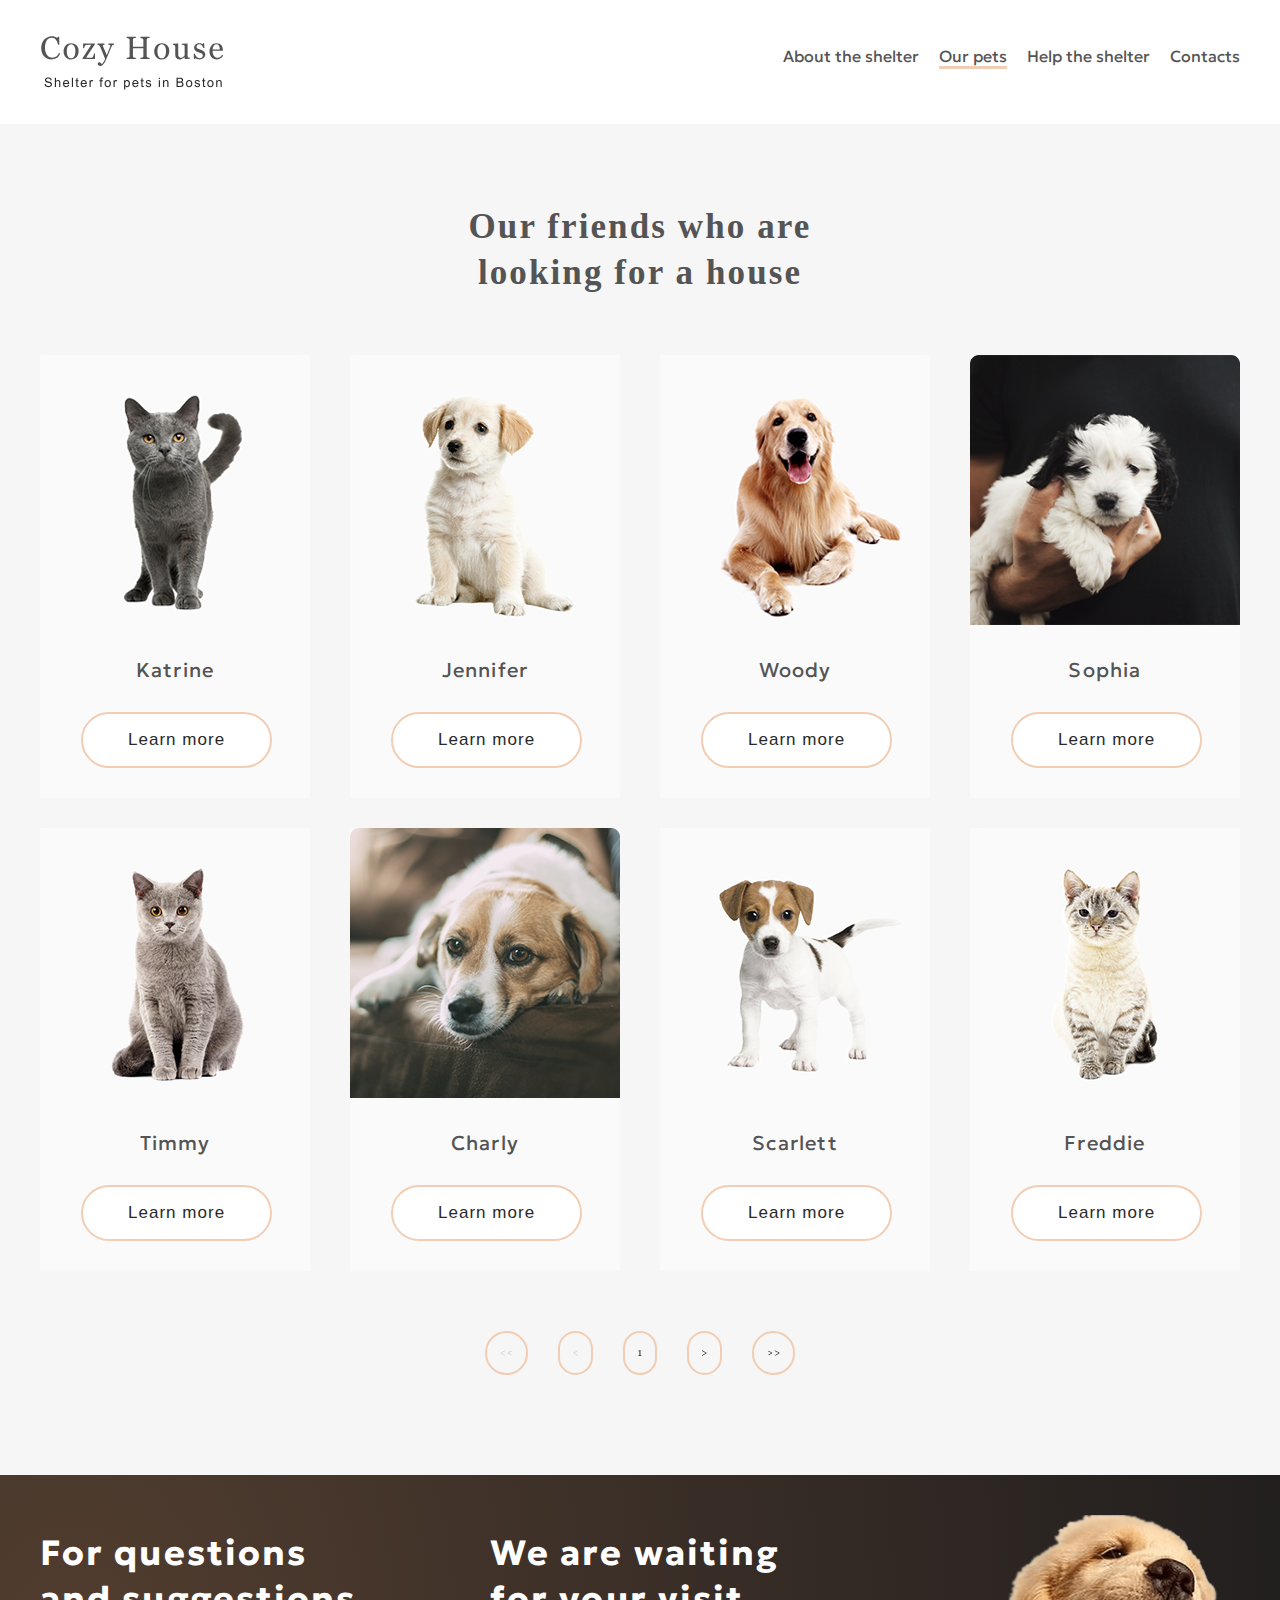
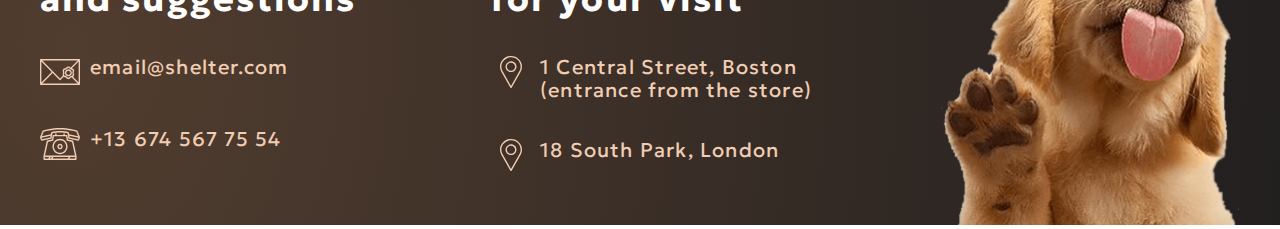
==== shelter/our-pets.html @ de1de832 "feah: new page" ====
<!DOCTYPE html>
<html lang="en">
<head>
    <meta charset="UTF-8">
    <meta name="viewport" content="width=device-width, initial-scale=1.0">
    <title>Our-pets</title>
    <link href="https://fonts.googleapis.com/css2?family=Geologica&family=Noto+Serif+Georgian:wght@400;700&display=swap" rel="stylesheet">
    <link rel="stylesheet" href="./css/our-pets.css">
</head>
<body>
    <header class="header">
        <div class="container">
            <div class="wrapper">
                <div class="header_wrapper">
                    <a href=""><img class="logo" src="./img/our-pets/Logo-our-pets.svg" alt="logo"></a>
                    <nav>
                        <ul>
                            <li><a class="" href="#">About the shelter</a></li>
                            <li><a class="active" href="#">Our pets</a></li>
                            <li><a class="" href="#">Help the shelter</a></li>
                            <li><a class="" href="#">Contacts</a></li>
                        </ul>
                    </nav>
                </div>
            </div>
        </div>
    </header>
    <section class="Our-friends">
        <div class="container">
            <div class="wrapper">
                <h2 class="our-friends-title">Our friends who
                    are looking for a house
                </h2>
                <div class="Our-friends-cards">
                    <div class="Our-friends-card" id="friends-card-1">
                        <img class="pets-katrine" src="./img/pets-katrine.png" alt="pets-katrine">
                        <p class="Our-friends-name">Katrine</p>
                        <button class="card-button">Learn more</button>
                    </div>
                    <div class="Our-friends-card" id="friends-card-2">
                        <img class="pets-jennifer" src="./img/pets-jennifer.png" alt="pets-jennifer">
                        <p class="Our-friends-name">Jennifer</p>
                        <button class="card-button">Learn more</button>
                    </div>
                    <div class="Our-friends-card" id="friends-card-3">
                        <img class="pets-woody" src="./img/pets-woody.png" alt="pets-woody">
                        <p class="Our-friends-name">Woody</p>
                        <button class="card-button">Learn more</button>
                    </div>
                    <div class="Our-friends-card" id="friends-card-1">
                        <img class="pets-katrine" src="./img/pets-sophia.png" alt="pets-sophia">
                        <p class="Our-friends-name">Sophia</p>
                        <button class="card-button">Learn more</button>
                    </div>
                    <div class="Our-friends-card" id="friends-card-1">
                        <img class="pets-katrine" src="./img/pets-timmy.png" alt="pets-timmy">
                        <p class="Our-friends-name">Timmy</p>
                        <button class="card-button">Learn more</button>
                    </div>
                    <div class="Our-friends-card" id="friends-card-1">
                        <img class="pets-katrine" src="./img/pets-charly.png" alt="pets-charly">
                        <p class="Our-friends-name">Charly</p>
                        <button class="card-button">Learn more</button>
                    </div>
                    <div class="Our-friends-card" id="friends-card-1">
                        <img class="pets-katrine" src="./img/pets-scarlet.png" alt="pets-scarlet">
                        <p class="Our-friends-name">Scarlett</p>
                        <button class="card-button">Learn more</button>
                    </div>
                    <div class="Our-friends-card" id="friends-card-1">
                        <img class="pets-katrine" src="./img/pets-freddie.png" alt="pets-freddie">
                        <p class="Our-friends-name">Freddie</p>
                        <button class="card-button">Learn more</button>
                    </div>
                </div>
                <div class="block-arrow">
                    <img class="Arrow-left" src="./img/our-pets/left.svg" alt="button_arrow">
                    <img class="Arrow-left" src="./img/our-pets/left-lait.svg" alt="button_arrow">
                    <img class="Arrow-right" src="./img/our-pets/1.svg" alt="button_arrow-1">
                    <img class="Arrow-right" src="./img/our-pets/rigth-lait.svg" alt="button_arrow-1">
                    <img class="Arrow-right" src="./img/our-pets/rigth.svg"alt=button_arrow-1">
                </div>
            </div>
        </div>
    </section>
    <footer class="footer">
        <div class="container">
            <div class="wrapper">
                <div class="footer-blocks">
                    <div class="footer-block">
                        <h2 class="footer-title">For questions and suggestions</h2>
                        <p class="footer-description footer-description-mobile">
                            <img class="icon-footer icon-email" src="./img/footer-icons/icon-email.svg" alt="icon-email">
                            email@shelter.com
                        </p>
                        <p class="footer-description footer-description-mobile" ><img class="icon-footer icon-phone" src="./img/footer-icons/icon-phone.svg" alt="icon-phone">
                            +13 674 567 75 54
                        </p>
                    </div>
                    <div class="footer-block footer-block-desc">
                        <h2 class="footer-title">We are waiting for your visit</h2>
                        <p class="footer-description icon-marker"><img class="icon-footer icon-marker" src="./img/footer-icons/icon-marker.svg" alt="icon-marker">
                            1 Central Street, Boston (entrance from the store)
                        </p>
                        <p class="footer-description"><img class="icon-footer icon-marker" src="./img/footer-icons/icon-marker.svg" alt="icon-marker">
                            18 South Park, London 
                        </p>
                    </div>
                    <div class="footer-block-puppy">
                        <img class="footer-puppy" src="./img/footer-puppy.png" alt="footer-puppy">
                    </div>
                </div>
            </div>
        </div>
    </footer>
</body>
</html>
---- shelter/css/our-pets.css ----
.container {
  width: 1280px;
  margin: auto;
}

.wrapper {
  max-width: 1200px;
  margin: 0 auto;
}

body {
  font-family: "Geologica", sans-serif;
  font-weight: 400;
}

html {
  scroll-behavior: smooth;
}

* {
  padding: 0;
  margin: 0;
}

.header {
  margin-bottom: 30px;
}
.header .container .wrapper .header_wrapper {
  display: -webkit-box;
  display: -ms-flexbox;
  display: flex;
  -webkit-box-pack: justify;
      -ms-flex-pack: justify;
          justify-content: space-between;
}
.header .container .wrapper .header_wrapper a .logo {
  margin-top: 30px;
}
.header .container .wrapper .header_wrapper nav ul {
  display: -webkit-box;
  display: -ms-flexbox;
  display: flex;
}
.header .container .wrapper .header_wrapper nav ul li {
  list-style-type: none;
  padding-top: 46px;
  padding-left: 20px;
}
.header .container .wrapper .header_wrapper nav ul li a {
  color: #545454;
  text-decoration: none;
}
.header .container .wrapper .header_wrapper nav ul li a.active {
  border-bottom: 3px solid #F1CDB3;
}
.header .container .wrapper .header_wrapper nav ul li a.active:hover {
  -webkit-transition: all 300ms;
  transition: all 300ms;
}

.Our-friends {
  padding-top: 80px;
  padding-bottom: 100px;
  background: #F6F6F6;
}
.Our-friends .container .wrapper h2.our-friends-title {
  font-size: 35px;
  font-family: Georgia;
  font-style: normal;
  line-height: 130%;
  letter-spacing: 2.1px;
  width: 415px;
  text-align: center;
  color: #545454;
  margin: 0 auto;
  margin-bottom: 60px;
}
.Our-friends .container .wrapper .Our-friends-cards {
  display: -webkit-box;
  display: -ms-flexbox;
  display: flex;
  -ms-flex-pack: distribute;
      justify-content: space-around;
  -ms-flex-wrap: wrap;
      flex-wrap: wrap;
  gap: 30px 40px;
  margin-bottom: 60px;
}
.Our-friends .container .wrapper .Our-friends-cards .Our-friends-card {
  background: #FAFAFA;
}
.Our-friends .container .wrapper .Our-friends-cards .Our-friends-card .pets-katrine {
  margin-bottom: 30px;
}
.Our-friends .container .wrapper .Our-friends-cards .Our-friends-card .pets-jennifer {
  margin-bottom: 30px;
}
.Our-friends .container .wrapper .Our-friends-cards .Our-friends-card .pets-woody {
  margin-bottom: 30px;
}
.Our-friends .container .wrapper .Our-friends-cards .Our-friends-card p.Our-friends-name {
  font-size: 20px;
  line-height: 23px;
  text-align: center;
  letter-spacing: 0.06em;
  color: #545454;
  margin-bottom: 30px;
}
.Our-friends .container .wrapper .Our-friends-cards .Our-friends-card button.card-button {
  -webkit-box-sizing: border-box;
          box-sizing: border-box;
  margin-left: 41px;
  background: #fff;
  border-radius: 100px;
  border: 2px solid #F1CDB3;
  font-size: 17px;
  text-align: center;
  letter-spacing: 0.06em;
  line-height: 130%;
  letter-spacing: 0.06em;
  color: #292929;
  padding: 15px 45px;
  margin-bottom: 30px;
}
.Our-friends .container .wrapper .block-arrow {
  display: -webkit-box;
  display: -ms-flexbox;
  display: flex;
  width: 340px;
  margin: 0 auto;
}
.Our-friends .container .wrapper .block-arrow .Arrow-left {
  display: -webkit-box;
  display: -ms-flexbox;
  display: flex;
  margin: 0 auto;
  border: 2px solid #F1CDB3;
  border-radius: 100px;
  padding: 17px 13px;
  height: 6px;
}
.Our-friends .container .wrapper .block-arrow .Arrow-left:hover {
  background: #FDDCC4;
  -webkit-transition: all 300ms;
  transition: all 300ms;
}
.Our-friends .container .wrapper .block-arrow .Arrow-right {
  display: -webkit-box;
  display: -ms-flexbox;
  display: flex;
  margin: 0 auto;
  border: 2px solid #F1CDB3;
  border-radius: 100px;
  padding: 17px 13px;
  height: 6px;
}
.Our-friends .container .wrapper .block-arrow .Arrow-right:hover {
  background: #FDDCC4;
  -webkit-transition: all 300ms;
  transition: all 300ms;
}
.Our-friends .container .button-our-friends {
  display: block;
  margin: 0 auto;
  font-size: 17px;
  line-height: 130%;
  letter-spacing: 0.06em;
  color: #292929;
  background: #F1CDB3;
  border-radius: 100px;
  border: none;
  padding: 15px 45px;
}

.footer {
  background: url(noise_lines_transparent@2X.png), radial-gradient(110.67% 538.64% at 5.73% 50%, #513D2F 0%, #1A1A1C 100%), #211F20 no-repeat;
}
.footer .container .wrapper .footer-blocks {
  display: -webkit-box;
  display: -ms-flexbox;
  display: flex;
  -webkit-box-pack: justify;
      -ms-flex-pack: justify;
          justify-content: space-between;
}
.footer .container .wrapper .footer-blocks .footer-block h2.footer-title {
  margin-top: 56px;
  width: 320px;
  font-size: 35px;
  line-height: 130%;
  letter-spacing: 0.06em;
  color: #FFFFFF;
  margin-bottom: 34px;
}
.footer .container .wrapper .footer-blocks .footer-block .footer-description {
  position: relative;
  font-size: 20px;
  margin-left: 50px;
  width: 280px;
  line-height: 115%;
  letter-spacing: 0.06em;
  color: #F1CDB3;
  margin-bottom: 49px;
}
.footer .container .wrapper .footer-blocks .footer-block .footer-description .icon-footer {
  position: absolute;
  left: -50px;
}
.footer .container .wrapper .footer-blocks .footer-block .footer-description .icon-marker {
  left: -40px;
}
.footer .container .wrapper .footer-blocks .footer-block .icon-marker {
  margin-bottom: 37px;
}
.footer .container .wrapper .footer-blocks .footer-block-puppy {
  margin-top: 40px;
  display: block;
  height: 310px;
}
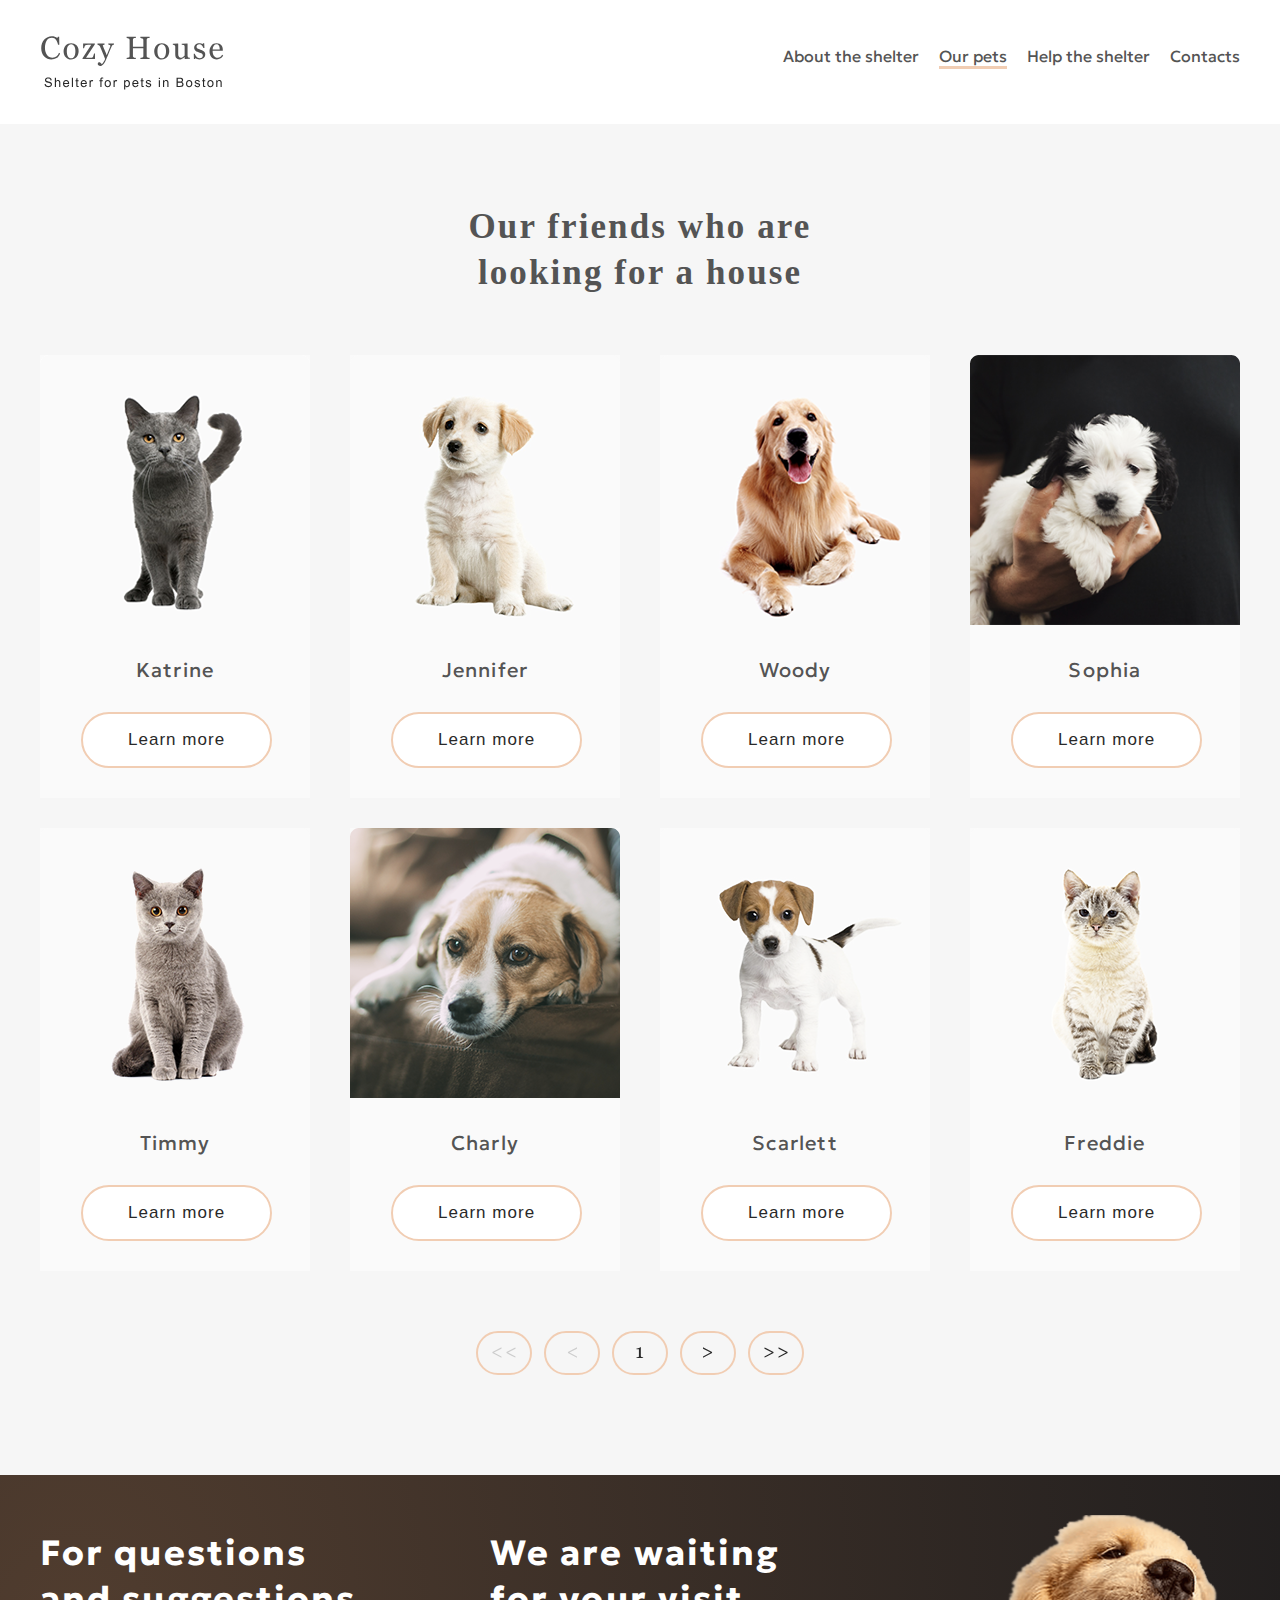
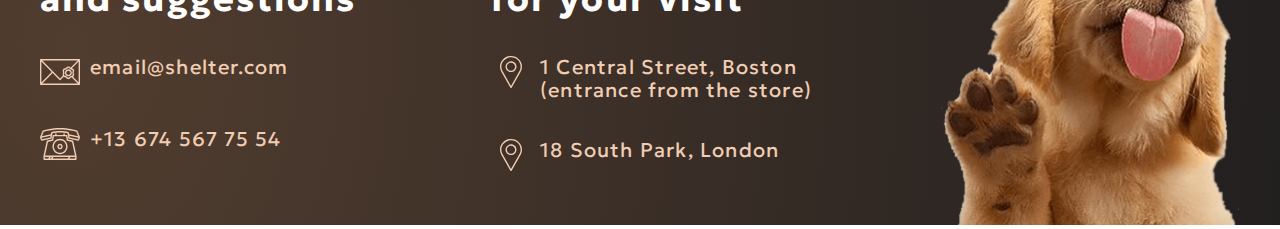
==== commit 9a7e91aa: "feah: slider deckstop" ====
--- a/shelter/our-pets.html
+++ b/shelter/our-pets.html
@@ -14,9 +14,10 @@
                 <div class="header_wrapper">
                     <a href=""><img class="logo" src="./img/our-pets/Logo-our-pets.svg" alt="logo"></a>
                     <nav>
-                        <ul>
-                            <li><a class="" href="#">About the shelter</a></li>
-                            <li><a class="active" href="#">Our pets</a></li>
+                        <img class="Burger" src="./img/our-pets/Burger-our-pets.svg" alt="Burger">
+                        <ul class="header-list">
+                            <li><a class="" href="index.html">About the shelter</a></li>
+                            <li><a class="active" href="our-pets.html">Our pets</a></li>
                             <li><a class="" href="#">Help the shelter</a></li>
                             <li><a class="" href="#">Contacts</a></li>
                         </ul>
@@ -113,5 +114,6 @@
             </div>
         </div>
     </footer>
+    <script src="./js/main.js"></script>
 </body>
 </html>--- a/shelter/css/our-pets.css
+++ b/shelter/css/our-pets.css
@@ -35,6 +35,10 @@
 }
 .header .container .wrapper .header_wrapper a .logo {
   margin-top: 30px;
+}
+.header .container .wrapper .header_wrapper nav img.Burger {
+  display: none;
+  margin-top: 49px;
 }
 .header .container .wrapper .header_wrapper nav ul {
   display: -webkit-box;
@@ -135,9 +139,13 @@
   display: flex;
   margin: 0 auto;
   border: 2px solid #F1CDB3;
+  width: 52px;
+  height: 52px;
+  font-size: 20px;
+  line-height: 23px;
   border-radius: 100px;
-  padding: 17px 13px;
-  height: 6px;
+  padding: 14px 0px 15px 0px;
+  height: 11px;
 }
 .Our-friends .container .wrapper .block-arrow .Arrow-left:hover {
   background: #FDDCC4;
@@ -150,9 +158,10 @@
   display: flex;
   margin: 0 auto;
   border: 2px solid #F1CDB3;
+  width: 52px;
   border-radius: 100px;
-  padding: 17px 13px;
-  height: 6px;
+  padding: 14px 0px 15px 0px;
+  height: 11px;
 }
 .Our-friends .container .wrapper .block-arrow .Arrow-right:hover {
   background: #FDDCC4;
@@ -216,4 +225,92 @@
   margin-top: 40px;
   display: block;
   height: 310px;
+}
+
+@media screen and (max-width: 768px) {
+  .container {
+    width: 768px;
+  }
+  .wrapper {
+    width: 667px;
+  }
+  .footer {
+    background: url(../img/img-tablet/footer-gradient-background-tablet.png) no-repeat;
+    height: 639px;
+  }
+  .footer .container .wrapper .footer-blocks {
+    position: relative;
+  }
+  .footer .container .wrapper .footer-blocks .footer-block-puppy {
+    position: absolute;
+    top: 289px;
+    left: 170px;
+  }
+}
+@media screen and (max-width: 320px) {
+  .container {
+    width: 320px;
+  }
+  .wrapper {
+    width: 280px;
+  }
+  .header .container .wrapper .header_wrapper nav img.Burger {
+    display: block;
+  }
+  .header .container .wrapper .header_wrapper nav ul.header-list {
+    display: none;
+  }
+  .Our-friends .container .wrapper h2.our-friends-title {
+    margin-left: -5px;
+    font-size: 25px;
+    width: 300px;
+  }
+  .Our-friends .container .wrapper .block-arrow {
+    width: 300px;
+  }
+  .footer {
+    background: url(../img/img-mobile/footer-gradient-background-mobile.png) no-repeat;
+    height: 809px;
+  }
+  .footer .container .wrapper .footer-blocks {
+    -webkit-box-orient: vertical;
+    -webkit-box-direction: normal;
+        -ms-flex-flow: column;
+            flex-flow: column;
+    -webkit-box-align: center;
+        -ms-flex-align: center;
+            align-items: center;
+  }
+  .footer .container .wrapper .footer-blocks .footer-block {
+    -webkit-box-ordinal-group: 2;
+        -ms-flex-order: 1;
+            order: 1;
+    width: 300px;
+  }
+  .footer .container .wrapper .footer-blocks .footer-block h2.footer-title {
+    font-size: 25px;
+    text-align: center;
+    width: 278px;
+    margin-right: 0;
+    margin: 0 auto;
+    margin-top: 30px;
+    margin-bottom: 30px;
+  }
+  .footer .container .wrapper .footer-blocks .footer-block p.footer-description {
+    width: 250px;
+  }
+  .footer .container .wrapper .footer-blocks .footer-block p.footer-description-mobile {
+    margin-left: 56px;
+    width: 250px;
+  }
+  .footer .container .wrapper .footer-blocks .footer-block-puppy {
+    top: 540px;
+    left: 0px;
+    width: 220px;
+    height: 229px;
+  }
+  .footer .container .wrapper .footer-blocks .footer-block-puppy img.footer-puppy {
+    width: 220px;
+    height: 229px;
+  }
 }